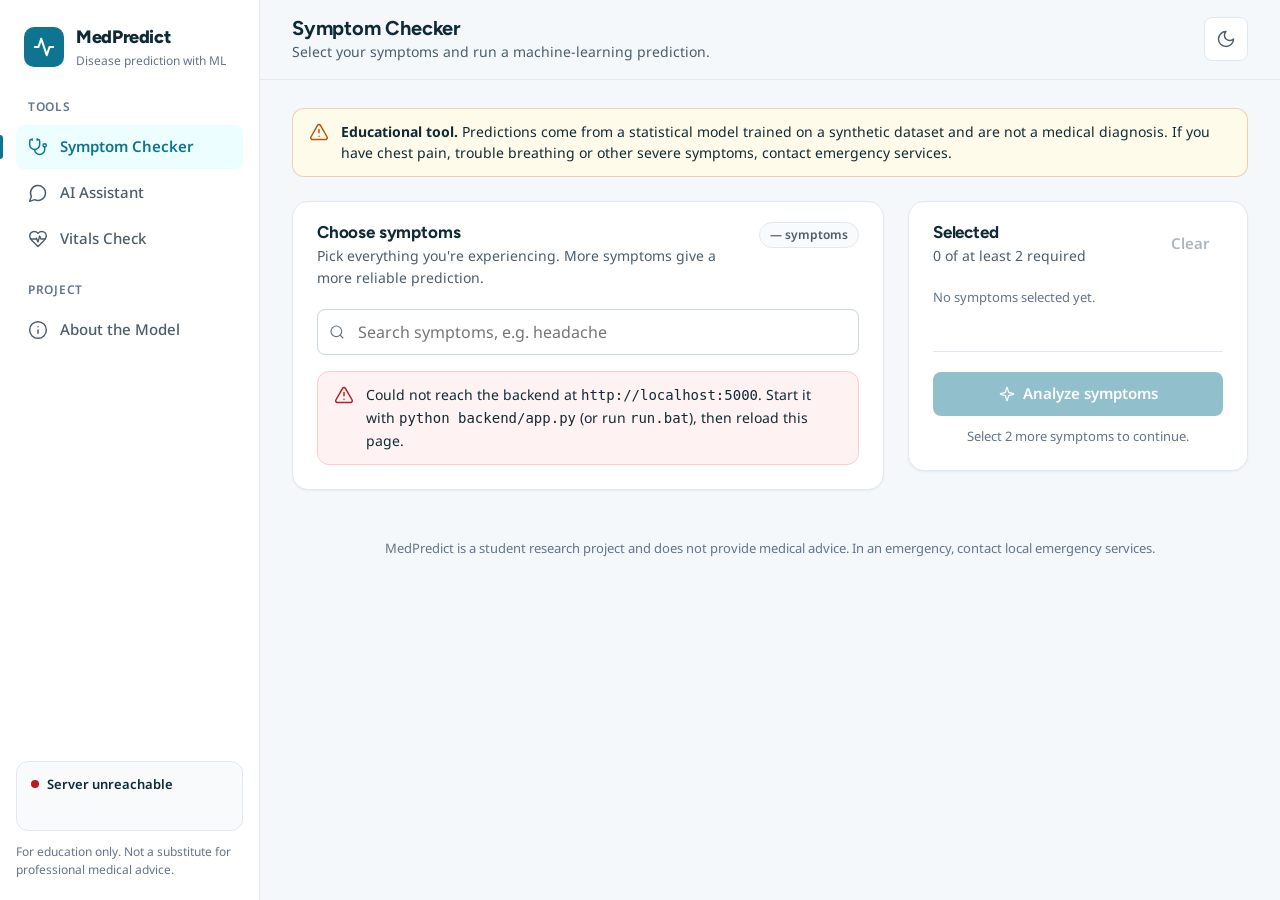
==== frontend/index.html @ 8830c95a "Split into Flask API backend and static frontend with redesigned UI Restructure the project into two" ====
<!DOCTYPE html>
<html lang="en">
<head>
<meta charset="UTF-8" />
<meta name="viewport" content="width=device-width, initial-scale=1" />
<title>MedPredict — Disease Prediction System</title>
<meta name="description" content="Machine-learning disease prediction from symptoms and vital signs." />
<meta name="theme-color" content="#0E7490" />
<link rel="preconnect" href="https://fonts.googleapis.com">
<link rel="preconnect" href="https://fonts.gstatic.com" crossorigin>
<link href="https://fonts.googleapis.com/css2?family=Figtree:wght@500;600;700;800&family=Noto+Sans:wght@400;500;600&display=swap" rel="stylesheet">
<script>
  // Set theme before paint to avoid a flash
  (function () {
    var t = null;
    try { t = localStorage.getItem('mp-theme'); } catch (e) {}
    if (!t) t = window.matchMedia && matchMedia('(prefers-color-scheme: dark)').matches ? 'dark' : 'light';
    document.documentElement.setAttribute('data-theme', t);
  })();
</script>
<link rel="stylesheet" href="css/styles.css">
</head>
<body>

<!-- Icon sprite (Lucide, ISC licence) -->
<svg width="0" height="0" style="position:absolute" aria-hidden="true">
  <symbol id="i-pulse" viewBox="0 0 24 24"><path d="M22 12h-4l-3 9L9 3l-3 9H2"/></symbol>
  <symbol id="i-stethoscope" viewBox="0 0 24 24"><path d="M11 2v2M5 2v2M5 3H4a2 2 0 0 0-2 2v4a6 6 0 0 0 12 0V5a2 2 0 0 0-2-2h-1"/><path d="M8 15a6 6 0 0 0 12 0v-3"/><circle cx="20" cy="10" r="2"/></symbol>
  <symbol id="i-chat" viewBox="0 0 24 24"><path d="M7.9 20A9 9 0 1 0 4 16.1L2 22z"/></symbol>
  <symbol id="i-heart" viewBox="0 0 24 24"><path d="M19 14c1.49-1.46 3-3.21 3-5.5A5.5 5.5 0 0 0 16.5 3c-1.76 0-3 .5-4.5 2-1.5-1.5-2.74-2-4.5-2A5.5 5.5 0 0 0 2 8.5c0 2.3 1.5 4.05 3 5.5l7 7Z"/><path d="M3.22 12H9.5l.5-1 2 4.5 2-7 1.5 3.5h5.27"/></symbol>
  <symbol id="i-info" viewBox="0 0 24 24"><circle cx="12" cy="12" r="10"/><path d="M12 16v-4M12 8h.01"/></symbol>
  <symbol id="i-sun" viewBox="0 0 24 24"><circle cx="12" cy="12" r="4"/><path d="M12 2v2M12 20v2M4.93 4.93l1.41 1.41M17.66 17.66l1.41 1.41M2 12h2M20 12h2M6.34 17.66l-1.41 1.41M19.07 4.93l-1.41 1.41"/></symbol>
  <symbol id="i-moon" viewBox="0 0 24 24"><path d="M12 3a6 6 0 0 0 9 9 9 9 0 1 1-9-9Z"/></symbol>
  <symbol id="i-search" viewBox="0 0 24 24"><circle cx="11" cy="11" r="8"/><path d="m21 21-4.3-4.3"/></symbol>
  <symbol id="i-x" viewBox="0 0 24 24"><path d="M18 6 6 18M6 6l12 12"/></symbol>
  <symbol id="i-check" viewBox="0 0 24 24"><path d="M20 6 9 17l-5-5"/></symbol>
  <symbol id="i-alert" viewBox="0 0 24 24"><path d="m21.73 18-8-14a2 2 0 0 0-3.48 0l-8 14A2 2 0 0 0 4 21h16a2 2 0 0 0 1.73-3Z"/><path d="M12 9v4M12 17h.01"/></symbol>
  <symbol id="i-send" viewBox="0 0 24 24"><path d="M14.54 21.69a.5.5 0 0 0 .93-.03l6.5-19a.5.5 0 0 0-.63-.63l-19 6.5a.5.5 0 0 0-.03.93l7.93 3.18a2 2 0 0 1 1.11 1.11z"/><path d="m21.85 2.15-10.94 10.94"/></symbol>
  <symbol id="i-bot" viewBox="0 0 24 24"><path d="M12 8V4H8"/><rect width="16" height="12" x="4" y="8" rx="2"/><path d="M2 14h2M20 14h2M15 13v2M9 13v2"/></symbol>
  <symbol id="i-user" viewBox="0 0 24 24"><circle cx="12" cy="8" r="5"/><path d="M20 21a8 8 0 0 0-16 0"/></symbol>
  <symbol id="i-sparkle" viewBox="0 0 24 24"><path d="M9.94 15.5A2 2 0 0 0 8.5 14.06l-6.14-1.58a.5.5 0 0 1 0-.96L8.5 9.94A2 2 0 0 0 9.94 8.5l1.58-6.14a.5.5 0 0 1 .96 0l1.58 6.14a2 2 0 0 0 1.44 1.44l6.14 1.58a.5.5 0 0 1 0 .96l-6.14 1.58a2 2 0 0 0-1.44 1.44l-1.58 6.14a.5.5 0 0 1-.96 0z"/></symbol>
  <symbol id="i-list" viewBox="0 0 24 24"><path d="M3 12h.01M3 18h.01M3 6h.01M8 12h13M8 18h13M8 6h13"/></symbol>
  <symbol id="i-refresh" viewBox="0 0 24 24"><path d="M3 12a9 9 0 0 1 9-9 9.75 9.75 0 0 1 6.74 2.74L21 8"/><path d="M21 3v5h-5M21 12a9 9 0 0 1-9 9 9.75 9.75 0 0 1-6.74-2.74L3 16"/><path d="M8 16H3v5"/></symbol>
  <symbol id="i-arrow" viewBox="0 0 24 24"><path d="M5 12h14M12 5l7 7-7 7"/></symbol>
</svg>

<a class="skip-link" href="#main">Skip to main content</a>

<div class="app">
  <!-- Sidebar (desktop) -->
  <aside class="sidebar" aria-label="Primary">
    <div class="brand">
      <div class="brand-mark"><svg class="i" aria-hidden="true"><use href="#i-pulse"/></svg></div>
      <div>
        <div class="brand-name">MedPredict</div>
        <div class="brand-sub">Disease prediction with ML</div>
      </div>
    </div>

    <div class="nav-label">Tools</div>
    <nav class="nav" aria-label="Main navigation">
      <a href="#checker" data-view="checker"><svg class="i" aria-hidden="true"><use href="#i-stethoscope"/></svg>Symptom Checker</a>
      <a href="#assistant" data-view="assistant"><svg class="i" aria-hidden="true"><use href="#i-chat"/></svg>AI Assistant</a>
      <a href="#vitals" data-view="vitals"><svg class="i" aria-hidden="true"><use href="#i-heart"/></svg>Vitals Check</a>
    </nav>
    <div class="nav-label" style="margin-top:12px">Project</div>
    <nav class="nav" aria-label="Project navigation">
      <a href="#about" data-view="about"><svg class="i" aria-hidden="true"><use href="#i-info"/></svg>About the Model</a>
    </nav>

    <div class="sidebar-foot">
      <div class="status-card" aria-live="polite">
        <div class="status-row"><span class="status-dot" id="status-dot"></span><span id="status-text">Checking model…</span></div>
        <div class="status-meta num" id="status-meta">&nbsp;</div>
      </div>
      <p class="brand-sub">For education only. Not a substitute for professional medical advice.</p>
    </div>
  </aside>

  <div class="main">
    <header class="topbar">
      <div class="topbar-brand">
        <div class="brand-mark"><svg class="i" aria-hidden="true"><use href="#i-pulse"/></svg></div>
        <span class="brand-name">MedPredict</span>
      </div>
      <div class="topbar-titles">
        <h1 class="page-title" id="page-title">Symptom Checker</h1>
        <p class="page-sub" id="page-sub">Select your symptoms and run a machine-learning prediction.</p>
      </div>
      <button class="icon-btn" id="theme-toggle" type="button" aria-label="Switch to dark theme">
        <svg class="i" aria-hidden="true"><use id="theme-icon" href="#i-moon"/></svg>
      </button>
    </header>

    <main id="main" class="content" tabindex="-1">

      <!-- ============ Symptom Checker ============ -->
      <section class="view" id="view-checker" aria-labelledby="checker-h">
        <h2 class="page-title mobile-title" id="checker-h" style="display:none">Symptom Checker</h2>

        <div class="notice" style="margin-bottom:24px">
          <svg class="i" aria-hidden="true"><use href="#i-alert"/></svg>
          <div><strong>Educational tool.</strong> Predictions come from a statistical model trained on a synthetic dataset and are not a medical diagnosis. If you have chest pain, trouble breathing or other severe symptoms, contact emergency services.</div>
        </div>

        <div class="checker-grid">
          <div class="card">
            <div class="card-head">
              <div>
                <h3 class="card-title">Choose symptoms</h3>
                <p class="card-desc">Pick everything you're experiencing. More symptoms give a more reliable prediction.</p>
              </div>
              <span class="badge num" id="symptom-total">— symptoms</span>
            </div>
            <div class="card-body">
              <div class="picker-tools">
                <div class="input-wrap">
                  <svg class="i i-sm lead" aria-hidden="true"><use href="#i-search"/></svg>
                  <label for="symptom-search" class="visually-hidden">Search symptoms</label>
                  <input id="symptom-search" class="input has-lead" type="search" placeholder="Search symptoms, e.g. headache" autocomplete="off" />
                </div>
              </div>
              <div class="chip-grid" id="chip-grid" role="group" aria-label="Symptoms">
                <div class="skeleton" style="height:36px;width:120px"></div>
                <div class="skeleton" style="height:36px;width:90px"></div>
                <div class="skeleton" style="height:36px;width:140px"></div>
                <div class="skeleton" style="height:36px;width:100px"></div>
                <div class="skeleton" style="height:36px;width:130px"></div>
              </div>
            </div>
          </div>

          <aside class="card summary" aria-labelledby="summary-h">
            <div class="card-head">
              <div>
                <h3 class="card-title" id="summary-h">Selected</h3>
                <p class="card-desc"><span class="num" id="selected-count">0</span> of at least 2 required</p>
              </div>
              <button class="btn btn-ghost" id="clear-btn" type="button" disabled>Clear</button>
            </div>
            <div class="card-body">
              <div class="selected-list" id="selected-list" aria-live="polite">
                <p class="helper" id="selected-empty" style="text-align:left">No symptoms selected yet.</p>
              </div>
              <div class="summary-foot">
                <button class="btn btn-primary btn-block" id="analyze-btn" type="button" disabled>
                  <svg class="i i-sm" aria-hidden="true"><use href="#i-sparkle"/></svg>
                  <span>Analyze symptoms</span>
                </button>
                <p class="helper" id="analyze-hint">Select at least 2 symptoms to continue.</p>
              </div>
            </div>
          </aside>
        </div>

        <div class="results" id="results" aria-live="polite"></div>
      </section>

      <!-- ============ Assistant ============ -->
      <section class="view" id="view-assistant" aria-labelledby="assistant-h">
        <h2 class="page-title mobile-title" id="assistant-h" style="display:none">AI Assistant</h2>
        <div class="card chat">
          <div class="chat-scroll" id="chat-scroll" aria-live="polite">
            <div class="msg bot">
              <div class="avatar bot"><svg class="i" aria-hidden="true"><use href="#i-bot"/></svg></div>
              <div class="bubble">
                <p>Hello. Describe how you're feeling in your own words — for example <em>"fever and cough for two days"</em> — and I'll explain likely causes, warning signs and self-care advice for each symptom I recognise.</p>
                <div class="bubble-actions">
                  <button class="suggest" type="button" data-prompt="I have a fever and a cough">Fever and cough</button>
                  <button class="suggest" type="button" data-prompt="Headache and nausea since this morning">Headache and nausea</button>
                  <button class="suggest" type="button" data-prompt="Sore throat with runny nose">Sore throat, runny nose</button>
                </div>
              </div>
            </div>
          </div>
          <form class="composer" id="composer">
            <div class="composer-box">
              <label for="composer-input" class="visually-hidden">Describe your symptoms</label>
              <textarea id="composer-input" rows="1" maxlength="500" placeholder="Describe your symptoms…"></textarea>
              <button class="btn btn-primary" id="send-btn" type="submit" aria-label="Send message">
                <svg class="i i-sm" aria-hidden="true"><use href="#i-send"/></svg>
              </button>
            </div>
            <p class="composer-hint">Press Enter to send, Shift + Enter for a new line.</p>
          </form>
        </div>
      </section>

      <!-- ============ Vitals ============ -->
      <section class="view" id="view-vitals" aria-labelledby="vitals-h">
        <h2 class="page-title mobile-title" id="vitals-h" style="display:none">Vitals Check</h2>
        <div class="vitals-grid">
          <form class="card" id="vitals-form" novalidate>
            <div class="card-head">
              <div>
                <h3 class="card-title">Enter vital signs</h3>
                <p class="card-desc">A rule-based screen that flags patterns linked to flu, pneumonia, hypertension and diabetes.</p>
              </div>
            </div>
            <div class="card-body">
              <div class="form-grid">
                <div class="field">
                  <label for="v-age">Age <span aria-hidden="true">*</span></label>
                  <div class="input-wrap"><input class="input has-unit num" id="v-age" name="age" type="number" inputmode="numeric" min="1" max="120" required value="30" aria-describedby="v-age-err"><span class="unit">years</span></div>
                  <span class="error" id="v-age-err">Enter an age between 1 and 120.</span>
                </div>
                <div class="field">
                  <label for="v-temp">Body temperature <span aria-hidden="true">*</span></label>
                  <div class="input-wrap"><input class="input has-unit num" id="v-temp" name="temperature" type="number" inputmode="decimal" step="0.1" min="30" max="45" required value="36.8" aria-describedby="v-temp-hint v-temp-err"><span class="unit">°C</span></div>
                  <span class="hint" id="v-temp-hint">Normal: 36.1 – 37.2 °C</span>
                  <span class="error" id="v-temp-err">Enter a temperature between 30 and 45 °C.</span>
                </div>
                <div class="field">
                  <label for="v-hr">Heart rate <span aria-hidden="true">*</span></label>
                  <div class="input-wrap"><input class="input has-unit num" id="v-hr" name="heart_rate" type="number" inputmode="numeric" min="30" max="220" required value="72" aria-describedby="v-hr-hint v-hr-err"><span class="unit">bpm</span></div>
                  <span class="hint" id="v-hr-hint">Normal resting: 60 – 100 bpm</span>
                  <span class="error" id="v-hr-err">Enter a heart rate between 30 and 220 bpm.</span>
                </div>
                <div class="field">
                  <label for="v-bp">Systolic blood pressure <span aria-hidden="true">*</span></label>
                  <div class="input-wrap"><input class="input has-unit num" id="v-bp" name="blood_pressure" type="number" inputmode="numeric" min="60" max="250" required value="118" aria-describedby="v-bp-hint v-bp-err"><span class="unit">mmHg</span></div>
                  <span class="hint" id="v-bp-hint">The top number. Normal: 90 – 120 mmHg</span>
                  <span class="error" id="v-bp-err">Enter a value between 60 and 250 mmHg.</span>
                </div>
                <div class="field">
                  <label for="v-o2">Oxygen saturation (SpO₂) <span aria-hidden="true">*</span></label>
                  <div class="input-wrap"><input class="input has-unit num" id="v-o2" name="oxygen_level" type="number" inputmode="numeric" min="50" max="100" required value="98" aria-describedby="v-o2-hint v-o2-err"><span class="unit">%</span></div>
                  <span class="hint" id="v-o2-hint">Normal: 95 – 100 %</span>
                  <span class="error" id="v-o2-err">Enter a value between 50 and 100 %.</span>
                </div>
                <div class="field">
                  <label for="v-pain">Pain level</label>
                  <div class="range-row">
                    <input id="v-pain" name="pain_level" type="range" min="0" max="10" step="1" value="0" aria-describedby="v-pain-hint">
                    <output class="range-out num" for="v-pain" id="v-pain-out">0</output>
                  </div>
                  <span class="hint" id="v-pain-hint">0 = no pain, 10 = worst imaginable</span>
                </div>
              </div>
              <div class="form-actions">
                <button class="btn btn-primary" type="submit" id="vitals-submit">
                  <svg class="i i-sm" aria-hidden="true"><use href="#i-sparkle"/></svg><span>Run vitals check</span>
                </button>
                <button class="btn btn-secondary" type="reset">
                  <svg class="i i-sm" aria-hidden="true"><use href="#i-refresh"/></svg>Reset
                </button>
              </div>
            </div>
          </form>

          <div id="vitals-result" aria-live="polite">
            <div class="card">
              <div class="card-body empty">
                <svg class="i" aria-hidden="true"><use href="#i-heart"/></svg>
                <p>Your screening result will appear here.</p>
              </div>
            </div>
          </div>
        </div>
      </section>

      <!-- ============ About ============ -->
      <section class="view" id="view-about" aria-labelledby="about-h">
        <div class="card about-hero">
          <span class="eyebrow">B.Tech Information Technology · Mini Project · 2025</span>
          <h2 id="about-h">Human Disease Prediction using Machine Learning</h2>
          <p>MedPredict turns a list of symptoms into a ranked set of likely conditions. A supervised classifier learns how symptoms co-occur across thousands of labelled cases, then estimates the probability of each disease for new input — with results explained in plain language alongside causes, red-flag warnings and self-care advice.</p>
        </div>

        <div class="stats">
          <div class="card stat"><div class="stat-val num" id="stat-symptoms">73</div><div class="stat-label">Symptoms covered</div></div>
          <div class="card stat"><div class="stat-val num" id="stat-diseases">21</div><div class="stat-label">Disease categories</div></div>
          <div class="card stat"><div class="stat-val num">42,000</div><div class="stat-label">Training records</div></div>
          <div class="card stat"><div class="stat-val num">80 / 20</div><div class="stat-label">Train / test split</div></div>
        </div>

        <h3 class="section-title">How it works</h3>
        <ol class="pipeline" style="list-style:none;padding:0;margin:0">
          <li class="card step"><div class="step-num">1</div><h4>Data collection</h4><p>A symptom–disease dataset is assembled and stored as CSV.</p></li>
          <li class="card step"><div class="step-num">2</div><h4>Pre-processing</h4><p>Duplicates and missing values are removed and the data is balanced.</p></li>
          <li class="card step"><div class="step-num">3</div><h4>Feature extraction</h4><p>Each case becomes a binary vector: one column per symptom.</p></li>
          <li class="card step"><div class="step-num">4</div><h4>Model training</h4><p>A scikit-learn classifier is fit and evaluated on held-out data.</p></li>
          <li class="card step"><div class="step-num">5</div><h4>Prediction API</h4><p>Flask endpoints return the top disease with class probabilities.</p></li>
        </ol>

        <h3 class="section-title">Technical details</h3>
        <div class="two-col">
          <div class="card card-body">
            <h4 class="card-title" style="margin-bottom:16px">Model</h4>
            <dl class="def-list">
              <dt>Algorithm</dt><dd>Logistic Regression (multi-class)</dd>
              <dt>Input</dt><dd>Binary symptom vector</dd>
              <dt>Output</dt><dd>Probability for each disease</dd>
              <dt>Evaluation</dt><dd>Accuracy, precision, recall, F1</dd>
              <dt>Vitals screen</dt><dd>Rule-based thresholds</dd>
            </dl>
          </div>
          <div class="card card-body">
            <h4 class="card-title" style="margin-bottom:16px">Stack</h4>
            <dl class="def-list">
              <dt>Language</dt><dd>Python 3</dd>
              <dt>ML</dt><dd>scikit-learn, NumPy, Pandas</dd>
              <dt>Server</dt><dd>Flask REST API</dd>
              <dt>Interface</dt><dd>HTML, CSS, vanilla JavaScript</dd>
              <dt>Endpoints</dt><dd><code>/predict_by_symptoms_ml</code>, <code>/chat</code>, <code>/predict</code></dd>
            </dl>
          </div>
        </div>

        <div class="notice notice-danger" style="margin-top:24px">
          <svg class="i" aria-hidden="true"><use href="#i-alert"/></svg>
          <div><strong>Limitations.</strong> The training data is synthetic and the model cannot examine you, order tests or take your history into account. Always consult a qualified clinician for diagnosis and treatment.</div>
        </div>
      </section>

      <p class="footer-note">MedPredict is a student research project and does not provide medical advice. In an emergency, contact local emergency services.</p>
    </main>
  </div>
</div>

<!-- Bottom nav (mobile) -->
<nav class="bottom-nav" aria-label="Main navigation">
  <a href="#checker" data-view="checker"><svg class="i" aria-hidden="true"><use href="#i-stethoscope"/></svg>Checker</a>
  <a href="#assistant" data-view="assistant"><svg class="i" aria-hidden="true"><use href="#i-chat"/></svg>Assistant</a>
  <a href="#vitals" data-view="vitals"><svg class="i" aria-hidden="true"><use href="#i-heart"/></svg>Vitals</a>
  <a href="#about" data-view="about"><svg class="i" aria-hidden="true"><use href="#i-info"/></svg>About</a>
</nav>

<script src="js/config.js"></script>
<script src="js/app.js"></script>
</body>
</html>
---- frontend/css/styles.css ----
/* ---------- Design tokens ---------- */
:root {
  --primary: #0E7490;          /* cyan-700: 5.4:1 on white */
  --primary-hover: #155E75;
  --primary-soft: #ECFEFF;
  --primary-soft-border: #A5F3FC;
  --on-primary: #FFFFFF;
  --accent: #047857;           /* health green */
  --accent-soft: #ECFDF5;
  --warning: #B45309;
  --warning-soft: #FFFBEB;
  --danger: #B91C1C;
  --danger-soft: #FEF2F2;
  --danger-border: #FECACA;

  --bg: #F4F8FA;
  --surface: #FFFFFF;
  --surface-2: #F8FAFC;
  --text: #0F2A37;
  --text-muted: #4B5D6B;
  --text-subtle: #64748B;
  --border: #E2E8F0;
  --border-strong: #CBD5E1;
  --track: #E8F1F6;

  --ring: 0 0 0 3px rgba(14, 116, 144, 0.35);
  --shadow-sm: 0 1px 2px rgba(15, 42, 55, 0.06);
  --shadow-md: 0 1px 3px rgba(15, 42, 55, 0.06), 0 6px 16px rgba(15, 42, 55, 0.06);

  --radius-sm: 8px;
  --radius: 12px;
  --radius-lg: 16px;

  --font-head: 'Figtree', system-ui, -apple-system, 'Segoe UI', sans-serif;
  --font-body: 'Noto Sans', system-ui, -apple-system, 'Segoe UI', sans-serif;

  --dur-fast: 150ms;
  --dur: 220ms;
  --ease-out: cubic-bezier(0.2, 0.8, 0.2, 1);

  --sidebar-w: 260px;
}

:root[data-theme="dark"] {
  --primary: #22D3EE;
  --primary-hover: #67E8F9;
  --primary-soft: #0B2A33;
  --primary-soft-border: #155E75;
  --on-primary: #06202A;
  --accent: #34D399;
  --accent-soft: #0A2A20;
  --warning: #FBBF24;
  --warning-soft: #2A1F07;
  --danger: #FCA5A5;
  --danger-soft: #2A1215;
  --danger-border: #5B1F24;

  --bg: #0A1419;
  --surface: #101D24;
  --surface-2: #14242C;
  --text: #E6F0F4;
  --text-muted: #A3B5BF;
  --text-subtle: #8CA0AB;
  --border: #1F333D;
  --border-strong: #2C4652;
  --track: #1A2E37;

  --ring: 0 0 0 3px rgba(34, 211, 238, 0.4);
  --shadow-sm: 0 1px 2px rgba(0, 0, 0, 0.3);
  --shadow-md: 0 1px 3px rgba(0, 0, 0, 0.3), 0 8px 20px rgba(0, 0, 0, 0.3);
}

/* ---------- Base ---------- */
*, *::before, *::after { box-sizing: border-box; }
html { -webkit-text-size-adjust: 100%; }
body {
  margin: 0;
  min-height: 100dvh;
  background: var(--bg);
  color: var(--text);
  font-family: var(--font-body);
  font-size: 16px;
  line-height: 1.55;
  -webkit-font-smoothing: antialiased;
}
h1, h2, h3, h4 { font-family: var(--font-head); margin: 0; line-height: 1.25; letter-spacing: -0.01em; text-wrap: balance; }
p { margin: 0; }
button, input, textarea { font: inherit; color: inherit; }
button { cursor: pointer; }
svg.i { width: 20px; height: 20px; flex-shrink: 0; stroke: currentColor; fill: none; stroke-width: 1.75; stroke-linecap: round; stroke-linejoin: round; }
svg.i-sm { width: 16px; height: 16px; }
:focus-visible { outline: none; box-shadow: var(--ring); }
.num { font-variant-numeric: tabular-nums; }
.visually-hidden { position: absolute !important; width: 1px; height: 1px; padding: 0; margin: -1px; overflow: hidden; clip: rect(0 0 0 0); white-space: nowrap; border: 0; }

.skip-link {
  position: absolute; left: 12px; top: -48px; z-index: 1000;
  background: var(--primary); color: var(--on-primary);
  padding: 10px 14px; border-radius: var(--radius-sm); font-weight: 600; text-decoration: none;
  transition: top var(--dur-fast) var(--ease-out);
}
.skip-link:focus { top: 12px; }

/* ---------- Layout ---------- */
.app { display: flex; min-height: 100dvh; }

.sidebar {
  position: sticky; top: 0;
  width: var(--sidebar-w); height: 100dvh;
  flex-shrink: 0;
  display: flex; flex-direction: column;
  background: var(--surface);
  border-right: 1px solid var(--border);
  padding: 20px 16px;
}

.brand { display: flex; align-items: center; gap: 12px; padding: 4px 8px 20px; }
.brand-mark {
  width: 40px; height: 40px; border-radius: 10px;
  background: var(--primary); color: var(--on-primary);
  display: grid; place-items: center; flex-shrink: 0;
}
.brand-mark svg { width: 22px; height: 22px; stroke-width: 2.25; }
.brand-name { font-family: var(--font-head); font-weight: 800; font-size: 1.125rem; letter-spacing: -0.02em; }
.brand-sub { font-size: 0.75rem; color: var(--text-subtle); }

.nav-label { font-size: 0.75rem; font-weight: 600; color: var(--text-subtle); text-transform: uppercase; letter-spacing: 0.06em; padding: 8px 12px; }
.nav { display: flex; flex-direction: column; gap: 2px; }
.nav a {
  position: relative;
  display: flex; align-items: center; gap: 12px;
  min-height: 44px; padding: 0 12px;
  border-radius: var(--radius-sm);
  color: var(--text-muted); text-decoration: none; font-weight: 500; font-size: 0.9375rem;
  transition: background var(--dur-fast), color var(--dur-fast);
}
.nav a:hover { background: var(--surface-2); color: var(--text); }
.nav a[aria-current="page"] { background: var(--primary-soft); color: var(--primary); font-weight: 600; }
.nav a[aria-current="page"]::before {
  content: ""; position: absolute; left: -16px; top: 10px; bottom: 10px; width: 3px;
  border-radius: 0 3px 3px 0; background: var(--primary);
}

.sidebar-foot { margin-top: auto; display: flex; flex-direction: column; gap: 12px; }
.status-card {
  border: 1px solid var(--border); border-radius: var(--radius); padding: 12px 14px;
  background: var(--surface-2); font-size: 0.8125rem;
}
.status-row { display: flex; align-items: center; gap: 8px; font-weight: 600; }
.status-dot { width: 8px; height: 8px; border-radius: 50%; background: var(--text-subtle); flex-shrink: 0; }
.status-dot.ok { background: var(--accent); box-shadow: 0 0 0 3px var(--accent-soft); }
.status-dot.err { background: var(--danger); }
.status-meta { color: var(--text-subtle); margin-top: 4px; }

.main { flex: 1; min-width: 0; display: flex; flex-direction: column; }

.topbar {
  position: sticky; top: 0; z-index: 20;
  display: flex; align-items: center; justify-content: space-between; gap: 16px;
  padding: 16px 32px;
  background: color-mix(in srgb, var(--bg) 88%, transparent);
  backdrop-filter: saturate(140%) blur(8px);
  -webkit-backdrop-filter: saturate(140%) blur(8px);
  border-bottom: 1px solid var(--border);
}
.topbar-brand { display: none; align-items: center; gap: 10px; }
.topbar-brand .brand-mark { width: 34px; height: 34px; border-radius: 9px; }
.topbar-brand .brand-mark svg { width: 19px; height: 19px; }
.page-title { font-size: 1.25rem; font-weight: 700; }
.page-sub { font-size: 0.875rem; color: var(--text-muted); }

.icon-btn {
  width: 44px; height: 44px; border-radius: var(--radius-sm);
  border: 1px solid var(--border); background: var(--surface); color: var(--text-muted);
  display: grid; place-items: center; flex-shrink: 0;
  transition: background var(--dur-fast), color var(--dur-fast), border-color var(--dur-fast);
}
.icon-btn:hover { background: var(--surface-2); color: var(--text); border-color: var(--border-strong); }

.content { width: 100%; max-width: 1180px; margin: 0 auto; padding: 28px 32px 48px; }

.view { display: none; }
.view.active { display: block; animation: fade-in var(--dur) var(--ease-out); }
@keyframes fade-in { from { opacity: 0; transform: translateY(4px); } to { opacity: 1; transform: none; } }

/* ---------- Shared components ---------- */
.card {
  background: var(--surface); border: 1px solid var(--border);
  border-radius: var(--radius-lg); box-shadow: var(--shadow-sm);
}
.card-head { display: flex; align-items: flex-start; justify-content: space-between; gap: 12px; padding: 20px 24px 0; }
.card-title { font-size: 1.0625rem; font-weight: 700; }
.card-desc { font-size: 0.875rem; color: var(--text-muted); margin-top: 2px; }
.card-body { padding: 20px 24px 24px; }

.btn {
  display: inline-flex; align-items: center; justify-content: center; gap: 8px;
  min-height: 44px; padding: 0 18px;
  border-radius: var(--radius-sm); border: 1px solid transparent;
  font-weight: 600; font-size: 0.9375rem; white-space: nowrap;
  transition: background var(--dur-fast), border-color var(--dur-fast), color var(--dur-fast), transform var(--dur-fast);
  touch-action: manipulation;
}
.btn:active:not(:disabled) { transform: scale(0.98); }
.btn-primary { background: var(--primary); color: var(--on-primary); }
.btn-primary:hover:not(:disabled) { background: var(--primary-hover); }
.btn-secondary { background: var(--surface); border-color: var(--border-strong); color: var(--text); }
.btn-secondary:hover:not(:disabled) { background: var(--surface-2); }
.btn-ghost { background: transparent; color: var(--text-muted); padding: 0 12px; }
.btn-ghost:hover:not(:disabled) { color: var(--text); background: var(--surface-2); }
.btn-block { width: 100%; }
.btn:disabled { opacity: 0.45; cursor: not-allowed; }
.spinner { width: 16px; height: 16px; border-radius: 50%; border: 2px solid currentColor; border-right-color: transparent; animation: spin 0.7s linear infinite; }
@keyframes spin { to { transform: rotate(360deg); } }

.badge {
  display: inline-flex; align-items: center; gap: 6px;
  padding: 3px 10px; border-radius: 999px;
  font-size: 0.75rem; font-weight: 600; line-height: 1.5; white-space: nowrap;
  border: 1px solid var(--border); background: var(--surface-2); color: var(--text-muted);
}
.badge-high { background: var(--accent-soft); color: var(--accent); border-color: transparent; }
.badge-mid { background: var(--warning-soft); color: var(--warning); border-color: transparent; }
.badge-low { background: var(--surface-2); color: var(--text-muted); }

.notice {
  display: flex; gap: 12px; align-items: flex-start;
  padding: 12px 16px; border-radius: var(--radius);
  background: var(--warning-soft); color: var(--text); font-size: 0.875rem;
  border: 1px solid color-mix(in srgb, var(--warning) 25%, transparent);
}
.notice svg { color: var(--warning); margin-top: 1px; }
.notice-danger { background: var(--danger-soft); border-color: var(--danger-border); }
.notice-danger svg { color: var(--danger); }

.field { display: flex; flex-direction: column; gap: 6px; }
.field label { font-size: 0.875rem; font-weight: 600; }
.field .hint { font-size: 0.8125rem; color: var(--text-subtle); }
.field .error { font-size: 0.8125rem; color: var(--danger); display: none; }
.field.invalid .error { display: block; }
.field.invalid .input { border-color: var(--danger); }
.input-wrap { position: relative; display: flex; align-items: center; }
.input {
  width: 100%; min-height: 44px; padding: 10px 14px;
  border: 1px solid var(--border-strong); border-radius: var(--radius-sm);
  background: var(--surface); font-size: 1rem;
  transition: border-color var(--dur-fast), box-shadow var(--dur-fast);
}
.input:hover { border-color: var(--text-subtle); }
.input:focus { outline: none; border-color: var(--primary); box-shadow: var(--ring); }
.input-wrap .unit { position: absolute; right: 14px; font-size: 0.875rem; color: var(--text-subtle); pointer-events: none; }
.input-wrap .input.has-unit { padding-right: 64px; }
.input-wrap .lead { position: absolute; left: 12px; color: var(--text-subtle); pointer-events: none; }
.input-wrap .input.has-lead { padding-left: 40px; }

.meter { height: 8px; border-radius: 999px; background: var(--track); overflow: hidden; }
.meter > span { display: block; height: 100%; border-radius: inherit; background: var(--primary); width: 0; transition: width 600ms var(--ease-out); }

/* ---------- Symptom checker ---------- */
.checker-grid { display: grid; grid-template-columns: minmax(0, 1fr) 340px; gap: 24px; align-items: start; }
.picker-tools { display: flex; gap: 12px; align-items: center; margin-bottom: 16px; }
.picker-tools .input-wrap { flex: 1; }
.chip-grid { display: flex; flex-wrap: wrap; gap: 8px; max-height: 440px; overflow-y: auto; padding: 2px; margin: -2px; }
.chip {
  display: inline-flex; align-items: center; gap: 6px;
  min-height: 36px; padding: 0 14px;
  border-radius: 999px; border: 1px solid var(--border-strong);
  background: var(--surface); color: var(--text); font-size: 0.875rem;
  text-transform: capitalize;
  transition: background var(--dur-fast), border-color var(--dur-fast), color var(--dur-fast);
  touch-action: manipulation;
}
.chip:hover { border-color: var(--primary); color: var(--primary); }
.chip[aria-pressed="true"] { background: var(--primary); border-color: var(--primary); color: var(--on-primary); font-weight: 600; }
.chip .check { display: none; }
.chip[aria-pressed="true"] .check { display: inline; }
.empty { padding: 32px 16px; text-align: center; color: var(--text-muted); font-size: 0.9375rem; }
.empty svg { width: 32px; height: 32px; color: var(--text-subtle); margin-bottom: 8px; }

.summary { position: sticky; top: 96px; }
.selected-list { display: flex; flex-wrap: wrap; gap: 8px; min-height: 44px; }
.sel-chip {
  display: inline-flex; align-items: center; gap: 4px;
  padding: 4px 4px 4px 12px; border-radius: 999px;
  background: var(--primary-soft); border: 1px solid var(--primary-soft-border); color: var(--primary);
  font-size: 0.8125rem; font-weight: 600; text-transform: capitalize;
}
.sel-chip button {
  width: 24px; height: 24px; border-radius: 50%; border: 0; background: transparent; color: inherit;
  display: grid; place-items: center;
}
.sel-chip button:hover { background: color-mix(in srgb, var(--primary) 15%, transparent); }
.summary-foot { display: flex; flex-direction: column; gap: 10px; margin-top: 20px; padding-top: 20px; border-top: 1px solid var(--border); }
.helper { font-size: 0.8125rem; color: var(--text-subtle); text-align: center; }

.results { margin-top: 24px; display: grid; gap: 24px; }
.result-hero { display: grid; grid-template-columns: minmax(0, 1.1fr) minmax(0, 1fr); gap: 0; }
.result-main { padding: 24px; border-right: 1px solid var(--border); }
.result-side { padding: 24px; }
.eyebrow { font-size: 0.75rem; font-weight: 600; text-transform: uppercase; letter-spacing: 0.06em; color: var(--text-subtle); }
.result-name { font-size: 1.75rem; font-weight: 800; margin: 6px 0 12px; letter-spacing: -0.02em; overflow-wrap: anywhere; }
.conf-line { display: flex; align-items: baseline; justify-content: space-between; gap: 12px; margin-bottom: 8px; }
.conf-val { font-family: var(--font-head); font-size: 1.5rem; font-weight: 700; }
.result-meta { display: flex; flex-wrap: wrap; gap: 8px; margin-top: 16px; }

.diff-list { display: flex; flex-direction: column; gap: 14px; margin-top: 12px; }
.diff-row { display: grid; grid-template-columns: minmax(0, 1fr) 56px; gap: 4px 12px; align-items: center; font-size: 0.875rem; }
.diff-row .name { overflow-wrap: anywhere; }
.diff-row .val { text-align: right; font-weight: 600; color: var(--text-muted); }
.diff-row .meter { grid-column: 1 / -1; height: 6px; }
.diff-row:first-child .meter > span { background: var(--primary); }
.diff-row:not(:first-child) .meter > span { background: color-mix(in srgb, var(--primary) 45%, var(--track)); }

.insights-grid { display: grid; grid-template-columns: repeat(auto-fill, minmax(300px, 1fr)); gap: 16px; }
.insight { padding: 20px; display: flex; flex-direction: column; gap: 12px; }
.insight-head { display: flex; align-items: flex-start; justify-content: space-between; gap: 8px; }
.insight-title { font-size: 1rem; font-weight: 700; text-transform: capitalize; }
.insight p { font-size: 0.875rem; color: var(--text-muted); }
.sub-label { font-size: 0.75rem; font-weight: 600; color: var(--text-subtle); text-transform: uppercase; letter-spacing: 0.05em; margin-bottom: 6px; }
.tag-row { display: flex; flex-wrap: wrap; gap: 6px; }
.tag { font-size: 0.75rem; padding: 3px 10px; border-radius: 999px; background: var(--surface-2); border: 1px solid var(--border); color: var(--text-muted); }
.flag-list { margin: 0; padding: 10px 12px 10px 32px; border-radius: var(--radius-sm); background: var(--danger-soft); border: 1px solid var(--danger-border); font-size: 0.8125rem; color: var(--text); }
.flag-list li + li { margin-top: 2px; }
.advice-list { margin: 0; padding-left: 18px; font-size: 0.875rem; color: var(--text); }
.advice-list li + li { margin-top: 2px; }

.skeleton { border-radius: var(--radius-sm); background: linear-gradient(90deg, var(--track) 0%, var(--surface-2) 50%, var(--track) 100%); background-size: 200% 100%; animation: shimmer 1.2s linear infinite; }
@keyframes shimmer { to { background-position: -200% 0; } }

/* ---------- Assistant ---------- */
.chat { display: flex; flex-direction: column; height: calc(100dvh - 190px); min-height: 480px; overflow: hidden; }
.chat-scroll { flex: 1; overflow-y: auto; padding: 24px; display: flex; flex-direction: column; gap: 20px; }
.msg { display: flex; gap: 12px; max-width: 100%; }
.msg.user { flex-direction: row-reverse; }
.avatar { width: 32px; height: 32px; border-radius: 50%; display: grid; place-items: center; flex-shrink: 0; }
.avatar svg { width: 17px; height: 17px; }
.avatar.bot { background: var(--primary-soft); color: var(--primary); border: 1px solid var(--primary-soft-border); }
.avatar.user { background: var(--surface-2); color: var(--text-muted); border: 1px solid var(--border); }
.bubble { max-width: min(680px, 82%); font-size: 0.9375rem; }
.msg.bot .bubble { padding-top: 4px; }
.msg.user .bubble { background: var(--primary); color: var(--on-primary); padding: 10px 16px; border-radius: 16px 16px 4px 16px; }
.bubble .insight { border: 1px solid var(--border); border-radius: var(--radius); background: var(--surface-2); margin-top: 12px; }
.bubble-actions { display: flex; flex-wrap: wrap; gap: 8px; margin-top: 12px; }
.suggest { min-height: 36px; padding: 0 14px; border-radius: 999px; border: 1px solid var(--border-strong); background: var(--surface); font-size: 0.8125rem; color: var(--text); text-transform: capitalize; }
.suggest:hover { border-color: var(--primary); color: var(--primary); }
.typing { display: inline-flex; gap: 4px; padding: 12px 4px; }
.typing span { width: 6px; height: 6px; border-radius: 50%; background: var(--text-subtle); animation: blink 1.2s infinite ease-in-out; }
.typing span:nth-child(2) { animation-delay: 0.15s; }
.typing span:nth-child(3) { animation-delay: 0.3s; }
@keyframes blink { 0%, 80%, 100% { opacity: 0.3; } 40% { opacity: 1; } }

.composer { border-top: 1px solid var(--border); padding: 16px 24px; background: var(--surface); }
.composer-box {
  display: flex; align-items: flex-end; gap: 8px;
  border: 1px solid var(--border-strong); border-radius: var(--radius); background: var(--surface);
  padding: 6px 6px 6px 14px;
  transition: border-color var(--dur-fast), box-shadow var(--dur-fast);
}
.composer-box:focus-within { border-color: var(--primary); box-shadow: var(--ring); }
.composer textarea { flex: 1; border: 0; background: transparent; resize: none; padding: 9px 0; max-height: 140px; font-size: 1rem; outline: none; box-shadow: none; }
.composer .btn { min-height: 40px; padding: 0 14px; }
.composer-hint { font-size: 0.75rem; color: var(--text-subtle); margin-top: 8px; }

/* ---------- Vitals ---------- */
.vitals-grid { display: grid; grid-template-columns: minmax(0, 1fr) 360px; gap: 24px; align-items: start; }
.form-grid { display: grid; grid-template-columns: repeat(2, minmax(0, 1fr)); gap: 20px; }
.range-row { display: flex; align-items: center; gap: 14px; }
input[type="range"] { flex: 1; accent-color: var(--primary); height: 44px; }
.range-out { min-width: 48px; text-align: center; font-weight: 700; font-family: var(--font-head); padding: 6px 10px; border-radius: var(--radius-sm); background: var(--surface-2); border: 1px solid var(--border); }
.form-actions { display: flex; gap: 12px; margin-top: 24px; flex-wrap: wrap; }
.reading-table { width: 100%; border-collapse: collapse; font-size: 0.875rem; margin-top: 16px; }
.reading-table th { text-align: left; font-weight: 600; color: var(--text-subtle); font-size: 0.75rem; text-transform: uppercase; letter-spacing: 0.05em; padding: 0 0 8px; }
.reading-table td { padding: 10px 0; border-top: 1px solid var(--border); }
.reading-table td:last-child, .reading-table th:last-child { text-align: right; }
.state { display: inline-flex; align-items: center; gap: 4px; font-weight: 600; font-size: 0.8125rem; }
.state.ok { color: var(--accent); }
.state.warn { color: var(--warning); }

/* ---------- About ---------- */
.about-hero { padding: 32px; display: grid; gap: 12px; }
.about-hero h2 { font-size: 1.75rem; font-weight: 800; letter-spacing: -0.02em; }
.about-hero p { color: var(--text-muted); max-width: 70ch; }
.stats { display: grid; grid-template-columns: repeat(4, minmax(0, 1fr)); gap: 16px; margin-top: 24px; }
.stat { padding: 20px; }
.stat-val { font-family: var(--font-head); font-size: 1.75rem; font-weight: 800; letter-spacing: -0.02em; }
.stat-label { font-size: 0.875rem; color: var(--text-muted); }
.section-title { font-size: 1.125rem; font-weight: 700; margin: 32px 0 16px; }
.pipeline { display: grid; grid-template-columns: repeat(5, minmax(0, 1fr)); gap: 12px; counter-reset: step; }
.step { padding: 20px; position: relative; }
.step-num { width: 32px; height: 32px; border-radius: 50%; background: var(--primary-soft); color: var(--primary); display: grid; place-items: center; font-weight: 700; font-family: var(--font-head); font-size: 0.875rem; margin-bottom: 12px; border: 1px solid var(--primary-soft-border); }
.step h4 { font-size: 0.9375rem; font-weight: 700; margin-bottom: 4px; }
.step p { font-size: 0.8125rem; color: var(--text-muted); }
.two-col { display: grid; grid-template-columns: repeat(2, minmax(0, 1fr)); gap: 16px; }
.def-list { display: grid; grid-template-columns: max-content 1fr; gap: 10px 20px; font-size: 0.875rem; margin: 0; }
.def-list dt { color: var(--text-subtle); }
.def-list dd { margin: 0; font-weight: 500; }

.footer-note { font-size: 0.8125rem; color: var(--text-subtle); text-align: center; padding: 24px 16px 8px; }

/* ---------- Mobile nav ---------- */
.bottom-nav { display: none; }

/* ---------- Responsive ---------- */
@media (max-width: 1180px) {
  .checker-grid, .vitals-grid { grid-template-columns: minmax(0, 1fr) 300px; }
  .pipeline { grid-template-columns: repeat(3, minmax(0, 1fr)); }
}
@media (max-width: 1023px) {
  .sidebar { display: none; }
  .topbar { padding: 12px 16px; }
  .topbar-brand { display: flex; }
  .topbar-titles { display: none; }
  .content { padding: 20px 16px 104px; }
  .mobile-title { display: block !important; margin-bottom: 16px; }
  .checker-grid, .vitals-grid, .result-hero { grid-template-columns: minmax(0, 1fr); }
  .result-main { border-right: 0; border-bottom: 1px solid var(--border); }
  .summary { position: static; }
  .stats { grid-template-columns: repeat(2, minmax(0, 1fr)); }
  .chat { height: calc(100dvh - 230px); }
  .bottom-nav {
    display: grid; grid-template-columns: repeat(4, 1fr);
    position: fixed; left: 0; right: 0; bottom: 0; z-index: 40;
    background: var(--surface); border-top: 1px solid var(--border);
    padding: 6px 4px calc(6px + env(safe-area-inset-bottom));
  }
  .bottom-nav a {
    display: flex; flex-direction: column; align-items: center; justify-content: center; gap: 2px;
    min-height: 52px; border-radius: var(--radius-sm);
    color: var(--text-subtle); text-decoration: none; font-size: 0.6875rem; font-weight: 600;
  }
  .bottom-nav a[aria-current="page"] { color: var(--primary); }
  .bottom-nav a[aria-current="page"] svg { stroke-width: 2.25; }
}
@media (max-width: 640px) {
  .card-head { padding: 16px 16px 0; }
  .card-body { padding: 16px; }
  .result-main, .result-side { padding: 20px 16px; }
  .form-grid, .two-col { grid-template-columns: minmax(0, 1fr); }
  .pipeline { grid-template-columns: minmax(0, 1fr); }
  .about-hero { padding: 24px 16px; }
  .chat-scroll { padding: 16px; }
  .composer { padding: 12px 16px; }
  .bubble { max-width: 88%; }
  .composer-hint { display: none; }
}
@media (prefers-reduced-motion: reduce) {
  *, *::before, *::after { animation-duration: 0.01ms !important; animation-iteration-count: 1 !important; transition-duration: 0.01ms !important; scroll-behavior: auto !important; }
}
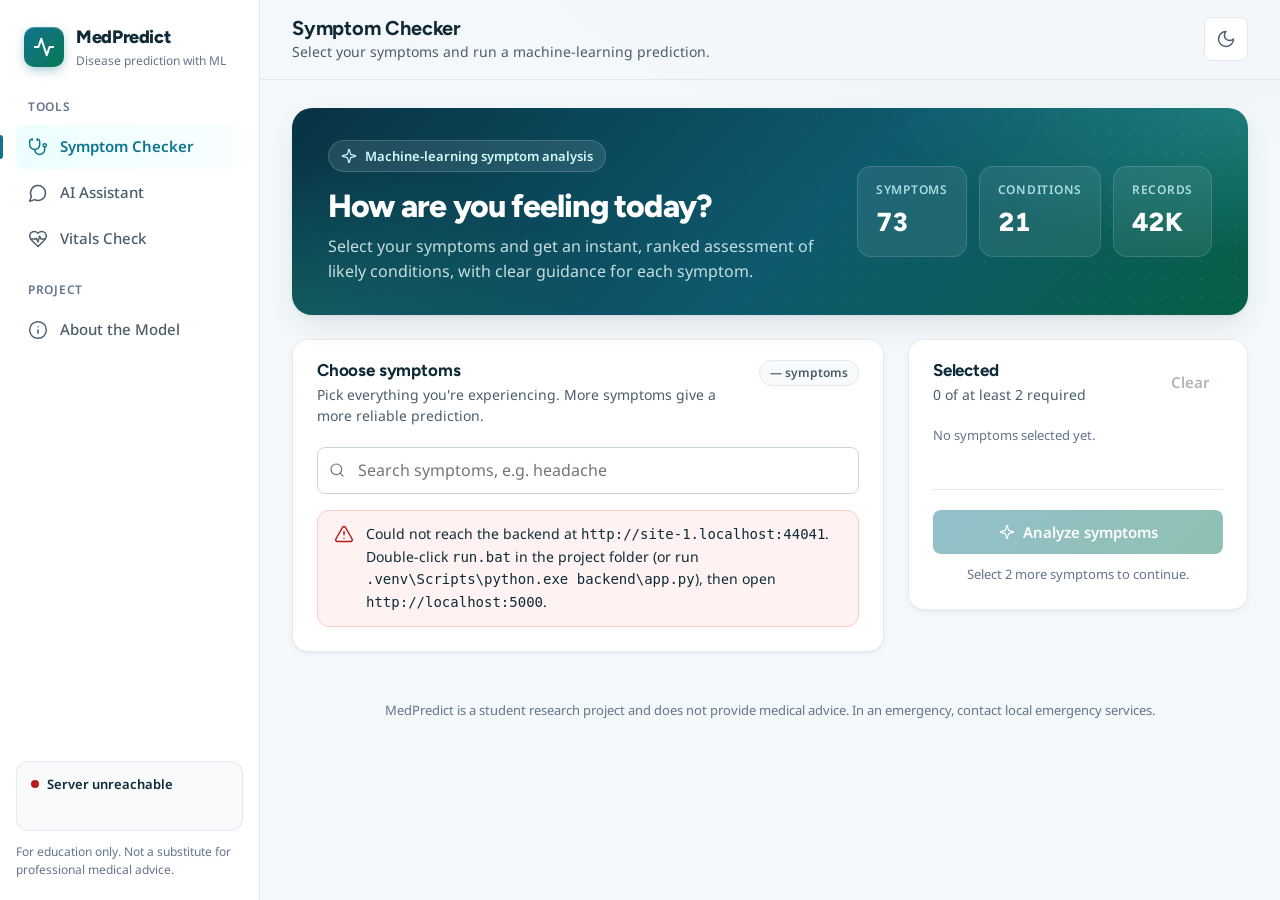
==== commit 0c465e00: "Replace checker disclaimer banner with premium hero section - Remove the yellow "Educational tool" n" ====
--- a/frontend/index.html
+++ b/frontend/index.html
@@ -96,11 +96,17 @@
 
       <!-- ============ Symptom Checker ============ -->
       <section class="view" id="view-checker" aria-labelledby="checker-h">
-        <h2 class="page-title mobile-title" id="checker-h" style="display:none">Symptom Checker</h2>
-
-        <div class="notice" style="margin-bottom:24px">
-          <svg class="i" aria-hidden="true"><use href="#i-alert"/></svg>
-          <div><strong>Educational tool.</strong> Predictions come from a statistical model trained on a synthetic dataset and are not a medical diagnosis. If you have chest pain, trouble breathing or other severe symptoms, contact emergency services.</div>
+        <div class="hero">
+          <div class="hero-copy">
+            <span class="hero-eyebrow"><svg class="i i-sm" aria-hidden="true"><use href="#i-sparkle"/></svg>Machine-learning symptom analysis</span>
+            <h2 class="hero-title" id="checker-h">How are you feeling today?</h2>
+            <p class="hero-text">Select your symptoms and get an instant, ranked assessment of likely conditions, with clear guidance for each symptom.</p>
+          </div>
+          <dl class="hero-stats">
+            <div><dt>Symptoms</dt><dd class="num" id="hero-symptoms">73</dd></div>
+            <div><dt>Conditions</dt><dd class="num" id="hero-diseases">21</dd></div>
+            <div><dt>Records</dt><dd class="num">42K</dd></div>
+          </dl>
         </div>
 
         <div class="checker-grid">
--- a/frontend/css/styles.css
+++ b/frontend/css/styles.css
@@ -396,6 +396,115 @@
 .def-list dd { margin: 0; font-weight: 500; }
 
 .footer-note { font-size: 0.8125rem; color: var(--text-subtle); text-align: center; padding: 24px 16px 8px; }
+
+/* ---------- Premium polish ---------- */
+:root {
+  --shadow-sm: 0 1px 2px rgba(15, 42, 55, 0.04), 0 2px 8px -2px rgba(15, 42, 55, 0.06);
+  --shadow-md: 0 2px 4px rgba(15, 42, 55, 0.04), 0 12px 32px -8px rgba(15, 42, 55, 0.14);
+  --grad-brand: linear-gradient(135deg, #0E7490 0%, #0F766E 55%, #047857 100%);
+  --hero-bg:
+    radial-gradient(600px 240px at 100% 0%, rgba(103, 232, 249, 0.22), transparent 60%),
+    radial-gradient(500px 260px at 0% 100%, rgba(52, 211, 153, 0.18), transparent 60%),
+    linear-gradient(135deg, #083344 0%, #0E5A6E 55%, #065F46 100%);
+}
+:root[data-theme="dark"] {
+  --shadow-sm: 0 1px 2px rgba(0, 0, 0, 0.35), 0 0 0 1px rgba(255, 255, 255, 0.02);
+  --shadow-md: 0 2px 4px rgba(0, 0, 0, 0.35), 0 16px 36px -10px rgba(0, 0, 0, 0.6);
+  --grad-brand: linear-gradient(135deg, #22D3EE 0%, #2DD4BF 55%, #34D399 100%);
+  --hero-bg:
+    radial-gradient(600px 240px at 100% 0%, rgba(34, 211, 238, 0.16), transparent 60%),
+    radial-gradient(500px 260px at 0% 100%, rgba(52, 211, 153, 0.12), transparent 60%),
+    linear-gradient(135deg, #062A35 0%, #0A3F4D 55%, #063D2F 100%);
+}
+
+body {
+  background:
+    radial-gradient(900px 420px at 85% -120px, color-mix(in srgb, var(--primary) 7%, transparent), transparent 70%),
+    var(--bg);
+  background-attachment: fixed;
+}
+
+.brand-mark {
+  background: var(--grad-brand);
+  box-shadow: inset 0 1px 0 rgba(255, 255, 255, 0.25), 0 4px 12px -2px color-mix(in srgb, var(--primary) 45%, transparent);
+}
+
+.card { border-color: color-mix(in srgb, var(--border) 80%, transparent); }
+
+.nav a[aria-current="page"] {
+  background: linear-gradient(90deg, var(--primary-soft), color-mix(in srgb, var(--primary-soft) 30%, transparent));
+}
+
+.btn-primary {
+  background: var(--grad-brand);
+  box-shadow: inset 0 1px 0 rgba(255, 255, 255, 0.18), 0 6px 16px -6px color-mix(in srgb, var(--primary) 70%, transparent);
+}
+.btn-primary:hover:not(:disabled) {
+  background: var(--grad-brand);
+  filter: brightness(1.06);
+  box-shadow: inset 0 1px 0 rgba(255, 255, 255, 0.18), 0 10px 22px -8px color-mix(in srgb, var(--primary) 80%, transparent);
+}
+.btn-primary:disabled { box-shadow: none; }
+
+.chip {
+  background: var(--surface-2);
+  border-color: var(--border);
+}
+.chip:hover { background: var(--primary-soft); border-color: var(--primary-soft-border); }
+.chip[aria-pressed="true"] {
+  background: var(--grad-brand);
+  border-color: transparent;
+  box-shadow: 0 4px 10px -4px color-mix(in srgb, var(--primary) 70%, transparent);
+}
+
+/* Hero */
+.hero {
+  position: relative;
+  display: grid; grid-template-columns: minmax(0, 1fr) auto; gap: 32px; align-items: center;
+  padding: 32px 36px; margin-bottom: 24px;
+  border-radius: 20px;
+  background: var(--hero-bg);
+  color: #F0FDFA;
+  box-shadow: var(--shadow-md);
+  overflow: hidden;
+  isolation: isolate;
+}
+.hero::after {
+  content: ""; position: absolute; inset: 0; z-index: -1; pointer-events: none;
+  background-image: radial-gradient(rgba(255, 255, 255, 0.07) 1px, transparent 1px);
+  background-size: 18px 18px;
+  mask-image: linear-gradient(90deg, transparent 30%, #000 100%);
+  -webkit-mask-image: linear-gradient(90deg, transparent 30%, #000 100%);
+}
+.hero-eyebrow {
+  display: inline-flex; align-items: center; gap: 8px;
+  padding: 5px 12px; border-radius: 999px;
+  background: rgba(255, 255, 255, 0.1); border: 1px solid rgba(255, 255, 255, 0.16);
+  font-size: 0.8125rem; font-weight: 600; color: #CFFAFE;
+}
+.hero-title { font-size: 2rem; font-weight: 800; letter-spacing: -0.025em; margin: 14px 0 8px; color: #FFFFFF; }
+.hero-text { max-width: 56ch; color: rgba(240, 253, 250, 0.82); font-size: 1rem; }
+.hero-stats { display: grid; grid-template-columns: repeat(3, minmax(96px, auto)); gap: 12px; margin: 0; }
+.hero-stats > div {
+  padding: 14px 18px; border-radius: 14px;
+  background: rgba(255, 255, 255, 0.08); border: 1px solid rgba(255, 255, 255, 0.14);
+  backdrop-filter: blur(6px); -webkit-backdrop-filter: blur(6px);
+}
+.hero-stats dt { font-size: 0.75rem; font-weight: 600; text-transform: uppercase; letter-spacing: 0.06em; color: rgba(207, 250, 254, 0.8); }
+.hero-stats dd { margin: 2px 0 0; font-family: var(--font-head); font-size: 1.625rem; font-weight: 800; color: #FFFFFF; letter-spacing: -0.02em; }
+
+/* Result card accent */
+.result-hero { position: relative; overflow: hidden; }
+.result-hero::before { content: ""; position: absolute; inset: 0 0 auto 0; height: 3px; background: var(--grad-brand); }
+.meter > span, .diff-row:first-child .meter > span { background: var(--grad-brand); }
+
+@media (max-width: 1023px) {
+  .hero { grid-template-columns: minmax(0, 1fr); gap: 20px; padding: 24px 20px; }
+  .hero-title { font-size: 1.5rem; }
+  .hero-stats { grid-template-columns: repeat(3, minmax(0, 1fr)); gap: 8px; }
+  .hero-stats > div { padding: 10px 12px; }
+  .hero-stats dd { font-size: 1.25rem; }
+}
 
 /* ---------- Mobile nav ---------- */
 .bottom-nav { display: none; }
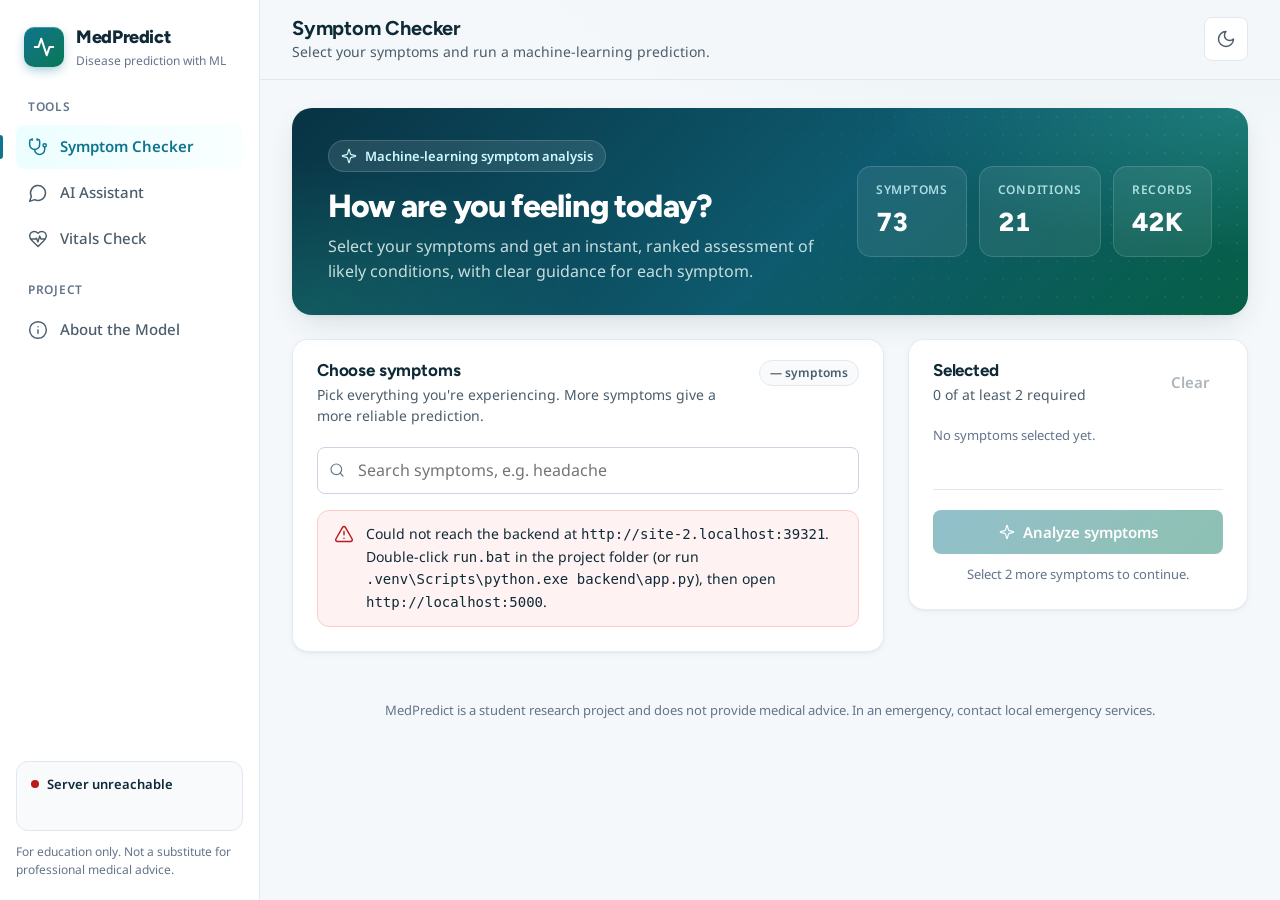
==== commit 8100f14c: "Harden backend and clean up project for production Security and reliability: - Debug mode is off by " ====
--- a/frontend/index.html
+++ b/frontend/index.html
@@ -4,20 +4,20 @@
 <meta charset="UTF-8" />
 <meta name="viewport" content="width=device-width, initial-scale=1" />
 <title>MedPredict — Disease Prediction System</title>
-<meta name="description" content="Machine-learning disease prediction from symptoms and vital signs." />
+<meta name="description" content="Check your symptoms and vital signs with a machine-learning model that ranks likely conditions and explains causes, warning signs and self-care advice." />
 <meta name="theme-color" content="#0E7490" />
+<meta name="color-scheme" content="light dark" />
+<meta name="robots" content="index, follow" />
+<meta property="og:type" content="website" />
+<meta property="og:site_name" content="MedPredict" />
+<meta property="og:title" content="MedPredict — Disease Prediction System" />
+<meta property="og:description" content="Machine-learning symptom checker with ranked predictions, symptom guidance and a vital-signs screen." />
+<meta name="twitter:card" content="summary" />
+<link rel="icon" href="favicon.svg" type="image/svg+xml" />
 <link rel="preconnect" href="https://fonts.googleapis.com">
 <link rel="preconnect" href="https://fonts.gstatic.com" crossorigin>
 <link href="https://fonts.googleapis.com/css2?family=Figtree:wght@500;600;700;800&family=Noto+Sans:wght@400;500;600&display=swap" rel="stylesheet">
-<script>
-  // Set theme before paint to avoid a flash
-  (function () {
-    var t = null;
-    try { t = localStorage.getItem('mp-theme'); } catch (e) {}
-    if (!t) t = window.matchMedia && matchMedia('(prefers-color-scheme: dark)').matches ? 'dark' : 'light';
-    document.documentElement.setAttribute('data-theme', t);
-  })();
-</script>
+<script src="js/theme.js"></script>
 <link rel="stylesheet" href="css/styles.css">
 </head>
 <body>
--- a/frontend/css/styles.css
+++ b/frontend/css/styles.css
@@ -302,6 +302,8 @@
 .conf-line { display: flex; align-items: baseline; justify-content: space-between; gap: 12px; margin-bottom: 8px; }
 .conf-val { font-family: var(--font-head); font-size: 1.5rem; font-weight: 700; }
 .result-meta { display: flex; flex-wrap: wrap; gap: 8px; margin-top: 16px; }
+.result-note { margin-top: 12px; font-size: 0.8125rem; color: var(--text-muted); text-transform: none; }
+.result-note strong { font-weight: 600; color: var(--text); text-transform: capitalize; }
 
 .diff-list { display: flex; flex-direction: column; gap: 14px; margin-top: 12px; }
 .diff-row { display: grid; grid-template-columns: minmax(0, 1fr) 56px; gap: 4px 12px; align-items: center; font-size: 0.875rem; }
